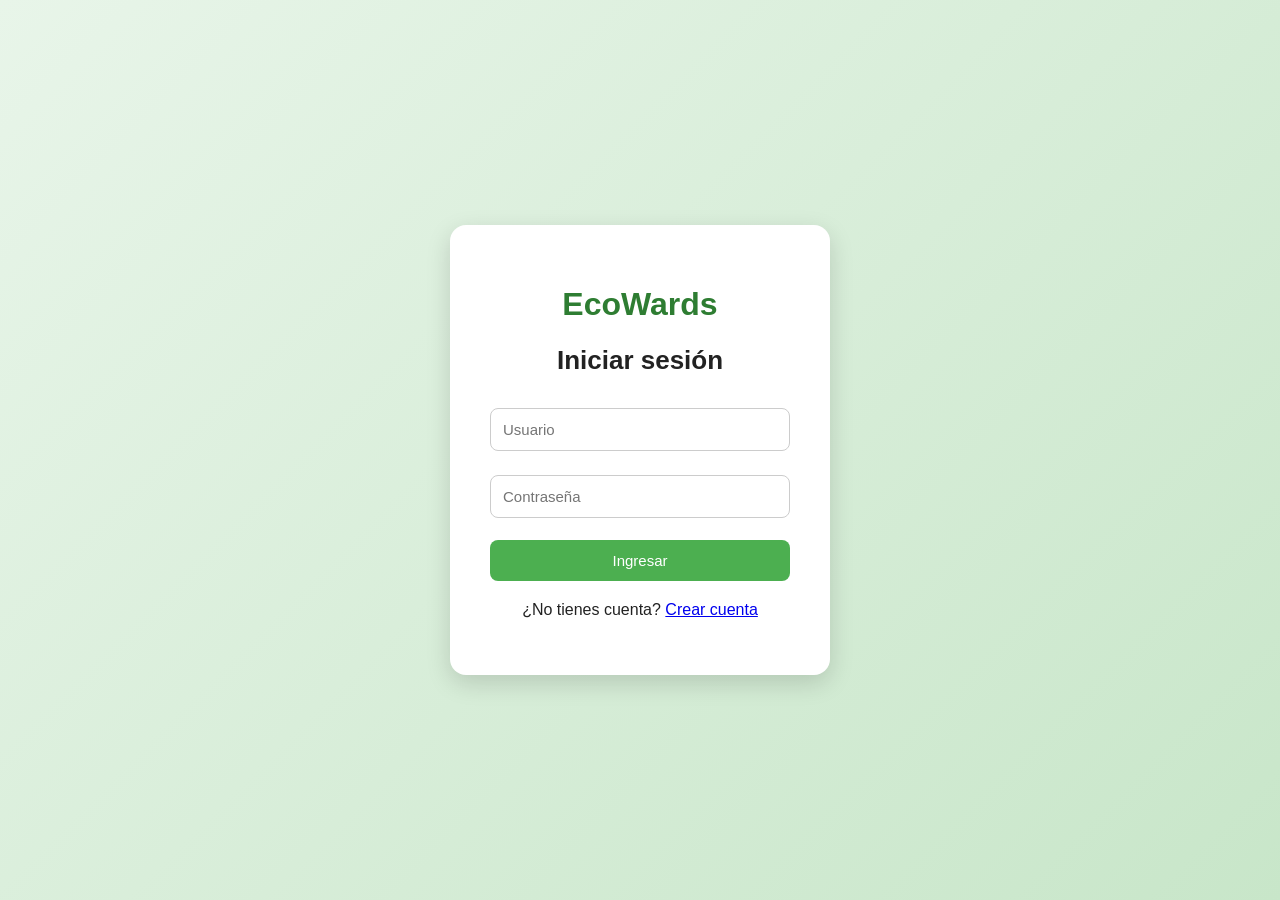
==== index.html @ 96151817 "adsa" ====
<!DOCTYPE html>
<html lang="es">

<head>

  <link rel="icon" type="image/png" href="img/logo.jpeg">

  <meta charset="UTF-8">

  <meta
    name="viewport"
    content="width=device-width, initial-scale=1.0"
  >

  <title>EcoWards</title>

  <link rel="stylesheet" href="style.css">

</head>

<body>

<header class="topbar">

  <div class="logo">
    EcoWards
  </div>

  <button
    class="logout"
    id="logoutBtn"
  >
    Cerrar sesión
  </button>

</header>

<!-- 📢 ADS -->
<div class="top-ad">

  <img
    id="adImage"
    src="img/ad1.png"
    alt="Publicidad"
  >

</div>

<main class="dashboard">

  <!-- IZQUIERDA -->
  <section class="left-panel">

    <div class="card user-card">

      <h2>
        Bienvenido,
        <span id="username">
          Usuario
        </span>
      </h2>

      <p>
        EcoCoins:
        <span id="coins">0</span>
      </p>

      <p>
        Objetos reciclados:
        <span id="items">0</span>
      </p>

    </div>

    <div class="card ranking-card">

      <h3>
        Ranking
      </h3>

      <ol id="ranking"></ol>

    </div>

    <div class="card recycle-card">

      <button id="recycleBtn">
        CLICK para reciclar
      </button>

    </div>

    <div class="card price-card">

      <h3>
        Valor por material
      </h3>

      <div
        id="materials"
        class="materials-list"
      ></div>

    </div>

  </section>

  <!-- CENTRO -->
  <section class="center-panel">

    <div class="card history-card">

      <h3>
        Historial de reciclaje
      </h3>

      <ul id="history"></ul>

    </div>

  </section>

  <!-- DERECHA -->
  <section class="right-panel">

    <div class="card rewards-card">

      <h3>
        Canjea
      </h3>

      <div
        id="rewards"
        class="rewards-grid"
      ></div>

    </div>

  </section>

</main>

<footer class="steps">

  <div>
    Paso 1: Recicla ♻️
  </div>

  <div>
    Paso 2: Gana puntos 🪙
  </div>

  <div>
    Paso 3: Canjea 🎁
  </div>

</footer>

<!-- MODAL -->
<div id="modal" class="modal hidden">

  <div class="modal-content">

    <div id="confirmView">

      <p id="modalText"></p>

      <div class="modal-buttons">

        <button id="confirmBtn">
          Sí
        </button>

        <button id="cancelBtn">
          No
        </button>

      </div>

    </div>

    <div id="couponView" class="hidden">

      <h3>
        🎉 Canje exitoso
      </h3>

      <p id="couponReward"></p>

      <div
        class="coupon-code"
        id="couponCode"
      ></div>

      <button id="closeCoupon">
        Cerrar
      </button>

    </div>

  </div>

</div>

<div id="toast" class="toast hidden"></div>

<script
  type="module"
  src="app.js"
></script>

</body>
</html>
---- style.css ----
* {
  box-sizing: border-box;
}

/* BODY */
body {
  margin: 0;
  font-family: "Segoe UI", sans-serif;
  background: #f5f5f5;
  color: #222;
  display: flex;
  flex-direction: column;
}

html, body {
  height: 100%;
}

/* CARDS */
.card {
  background: white;
  padding: 15px;
  border-radius: 10px;
  box-shadow: 0 4px 10px rgba(0,0,0,0.1);
}

.dashboard {

  flex: 1;
  display: grid;
  grid-template-columns: 1.2fr 1fr 0.8fr;
  gap: 20px;
  padding: 20px;

  height: calc(100vh - 70px);

  overflow: visible;
}

/* FOOTER */
.steps {
  margin-top: auto;
  display: flex;
  background: #2e7d32;
  color: white;
  text-align: center;
  font-weight: 500;
}

.steps div {
  flex: 1;
  padding: 12px;
  position: relative;
}

/* línea divisoria */
.steps div:not(:last-child)::after {
  content: "";
  position: absolute;
  right: 0;
  top: 25%;
  height: 50%;
  width: 1px;
  background: rgba(255,255,255,0.5);
}

/* HISTORIAL */
.history-card ul {
  padding-left: 20px;
}

/* INPUTS Y SELECT (MEJORADOS) */
.login-container input,
.login-container select {
  width: 100%;
  padding: 12px;
  margin: 12px 0;
  border: 1px solid #ccc;
  border-radius: 8px;
  font-size: 15px;
}

.left-panel,
.center-panel,
.right-panel {

  display: flex;
  flex-direction: column;
  gap: 20px;

  min-height: 0;

  overflow: visible;
}

/* LOGIN */
.login-body {
  display: flex;
  justify-content: center;
  align-items: center;
  background: linear-gradient(135deg, #e8f5e9, #c8e6c9);
  height: 100vh;
}

.login-container {
  background: white;
  padding: 40px;
  border-radius: 16px;
  width: 380px; /* MÁS GRANDE */
  text-align: center;
  box-shadow: 0 8px 25px rgba(0,0,0,0.15);
}

.login-container h1 {
  color: #2e7d32;
}

.login-container h2 {
  margin-bottom: 20px;
  font-size: 26px;
}

.login-container button {
  width: 100%;
  padding: 12px;
  margin-top: 10px;
  background: #4caf50;
  color: white;
  border: none;
  border-radius: 8px;
  cursor: pointer;
  font-size: 15px;
  transition: 0.2s;
}

.login-container button:hover {
  background: #388e3c;
}

/* LOGOUT */
.logout {
  background: white;
  border: none;
  padding: 6px 12px;
  cursor: pointer;
  border-radius: 5px;
}

/* LOGO */
.logo {
  font-weight: bold;
  font-size: 20px;
}

.logo img {
  height: 40px;
  object-fit: contain;
}

.logo span {
  margin-left: 10px;
  font-weight: bold;
}

/* RANKING */
.ranking-card {
  background: #2e7d32;
  color: white;
}

.ranking-card ol {
  padding-left: 20px;
}

/* RECYCLE CARD */
.recycle-card {
  display: flex;
  justify-content: center;
  align-items: center;
}

/* BOTÓN RECICLAR (MEJORADO) */
#recycleBtn {
  padding: 18px;
  width: 100%;
  font-size: 18px;
  border: none;
  background: linear-gradient(135deg, #4caf50, #2e7d32);
  color: white;
  cursor: pointer;
  border-radius: 12px;
  font-weight: bold;
  letter-spacing: 1px;
  transition: all 0.2s ease;
  box-shadow: 0 5px 15px rgba(0,0,0,0.2);
}

#recycleBtn:hover {
  transform: translateY(-2px) scale(1.02);
  box-shadow: 0 8px 20px rgba(0,0,0,0.3);
}

#recycleBtn:active {
  transform: scale(0.98);
}

/* REWARDS */
.rewards-grid {
  display: grid;
  grid-template-columns: repeat(2, 1fr);
  gap: 10px;
}

.reward {
  background: #e8f5e9;
  padding: 10px;
  border-radius: 8px;
  text-align: center;
}

.reward button {
  margin-top: 5px;
  width: 100%;
  border: none;
  padding: 5px;
  background: #4caf50;
  color: white;
  border-radius: 5px;
  cursor: pointer;
}

/* MODAL */
.modal {
  position: fixed;
  top: 0;
  left: 0;
  width: 100%;
  height: 100%;
  background: rgba(0,0,0,0.5);
  display: flex;
  justify-content: center;
  align-items: center;
  z-index: 1000;
}

.hidden {
  display: none;
}

.modal-content {
  background: white;
  padding: 25px;
  border-radius: 12px;
  width: 320px;
  text-align: center;
  box-shadow: 0 10px 25px rgba(0,0,0,0.2);
}

.modal-buttons {
  display: flex;
  gap: 10px;
  margin-top: 20px;
}

.modal-buttons button {
  flex: 1;
  padding: 10px;
  border: none;
  border-radius: 6px;
  cursor: pointer;
}

#confirmBtn {
  background: #4caf50;
  color: white;
}

#cancelBtn {
  background: #ccc;
}

/* TOAST (notificación bonita) */
.toast {
  position: fixed;
  bottom: 30px;
  right: 30px;
  background: #2e7d32;
  color: white;
  padding: 15px 20px;
  border-radius: 10px;
  font-weight: 500;
  box-shadow: 0 5px 15px rgba(0,0,0,0.2);
  opacity: 0;
  transform: translateY(20px);
  transition: all 0.3s ease;
  z-index: 2000;
}

.toast.show {
  opacity: 1;
  transform: translateY(0);
}

.hidden {
  display: none;
}

/* BOTÓN DESHABILITADO */
.btn-disabled {
  background: #e53935 !important;
  cursor: not-allowed;
  opacity: 0.8;
}

.btn-disabled:hover {
  transform: none;
  box-shadow: none;
}

/* TOAST CENTRADO */
.toast-center {
  position: fixed;
  bottom: 40px;
  left: 50%;
  transform: translateX(-50%) translateY(20px);
  background: #4caf50;
  color: white;
  padding: 16px 24px;
  border-radius: 12px;
  font-weight: bold;
  font-size: 16px;
  box-shadow: 0 5px 20px rgba(0,0,0,0.3);
  opacity: 0;
  transition: all 0.3s ease;
  z-index: 2000;
}

.toast-center.show {
  opacity: 1;
  transform: translateX(-50%) translateY(0);
}

/* CONFETI */
#confettiCanvas {
  position: fixed;
  top: 0;
  left: 0;
  width: 100%;
  height: 100%;
  pointer-events: none;
  z-index: 1500;
}

/* CUPÓN */
.coupon-code {
  margin: 15px 0;
  padding: 15px;
  font-size: 20px;
  letter-spacing: 2px;
  font-weight: bold;
  background: #e8f5e9;
  border: 2px dashed #4caf50;
  border-radius: 10px;
}

.dashboard {
  flex: 1;
  display: grid;
  grid-template-columns: 1.2fr 1fr 0.8fr;
  gap: 20px;
  padding: 20px;

  height: calc(100vh - 70px); /* 🔥 clave */
  overflow: hidden; /* evita scroll global */
}

.left-panel, .center-panel, .right-panel {
  display: flex;
  flex-direction: column;
  gap: 20px;

  min-height: 0; /* 🔥 IMPORTANTÍSIMO para scroll interno */
}

.history-card {
  flex: 1;
  overflow-y: auto;
}

.rewards-card {
  flex: 1;
  display: flex;
  flex-direction: column;
  overflow: hidden;
}

.rewards-grid {
  overflow-y: auto;
  flex: 1;
}

.history-card::-webkit-scrollbar,
.rewards-grid::-webkit-scrollbar {
  width: 6px;
}

.history-card::-webkit-scrollbar-thumb,
.rewards-grid::-webkit-scrollbar-thumb {
  background: #4caf50;
  border-radius: 10px;
}

/* TABLA DE PRECIOS */
.price-card {
  padding: 15px;
}

.price-table {
  width: 100%;
  border-collapse: collapse;
  margin-top: 10px;
}

.price-table tr {
  border-bottom: 1px solid #ddd;
}

.price-table td {
  padding: 8px;
}

.price-table td:last-child {
  text-align: right;
  font-weight: bold;
  color: #2e7d32;
}

.price-card {
  border-left: 6px solid #4caf50;
}

.price-card {
  display: flex;
  flex-direction: column;
  overflow: hidden;
}

.materials-list {
  overflow-y: auto;
  flex: 1;
  margin-top: 10px;
}

.material-item {
  display: flex;
  justify-content: space-between;
  padding: 8px;
  border-bottom: 1px solid #ddd;
}

.material-item span:last-child {
  font-weight: bold;
  color: #2e7d32;
}

/* scrollbar bonito */
.materials-list::-webkit-scrollbar {
  width: 6px;
}

.materials-list::-webkit-scrollbar-thumb {
  background: #4caf50;
  border-radius: 10px;
}

/* BOTÓN CERRAR */
#closeCoupon {
  background: #2e7d32;
  color: white;
  border: none;
  padding: 10px;
  border-radius: 6px;
  cursor: pointer;
}

/* ocultar vistas */
.hidden {
  display: none;
}

/* TOPBAR */
.topbar {
  display: flex;
  justify-content: space-between;
  padding: 15px 25px;
  background: #2e7d32;
  color: white;
}

/* USER */
.user-card {
  border-left: 6px solid #4caf50;
}

/* ERROR */
#errorMsg {
  color: red;
  font-size: 14px;
}

/* RESPONSIVE */
@media (max-width: 900px) {
  .dashboard {
    grid-template-columns: 1fr;
  }
}
/* 📱 MOBILE */
@media (max-width: 768px) {

  /* 🔥 CLAVE: quitar restricciones de altura */
  .dashboard {
    grid-template-columns: 1fr;
    height: auto !important;
    overflow: visible !important;
  }

  /* 🔥 IMPORTANTE */
  .left-panel,
  .center-panel,
  .right-panel {
    min-height: auto;
  }

  /* REWARDS */
  .rewards-grid {
    grid-template-columns: 1fr;
    overflow: visible !important;
  }

  /* HISTORIAL */
  .history-card {
    overflow: visible !important;
  }

  /* MATERIALES */
  .materials-list {
    overflow: visible !important;
  }

  /* HEADER */
  .topbar {
    flex-direction: column;
    align-items: center;
    gap: 10px;
  }

  .logout {
    width: 100%;
  }

  /* FOOTER */
  .steps {
    flex-direction: column;
  }

  .steps div::after {
    display: none;
  }
}
/* =========================
   📢 TOP ADS
========================= */

.top-ad {

  width: 100%;

  display: flex;

  justify-content: center;

  padding: 15px 20px 0 20px;
}

.top-ad img {

  width: 100%;

  max-width: 1200px;

  height: 140px;

  object-fit: cover;

  border-radius: 14px;

  box-shadow: 0 5px 18px rgba(0,0,0,0.15);

  display: block;
}
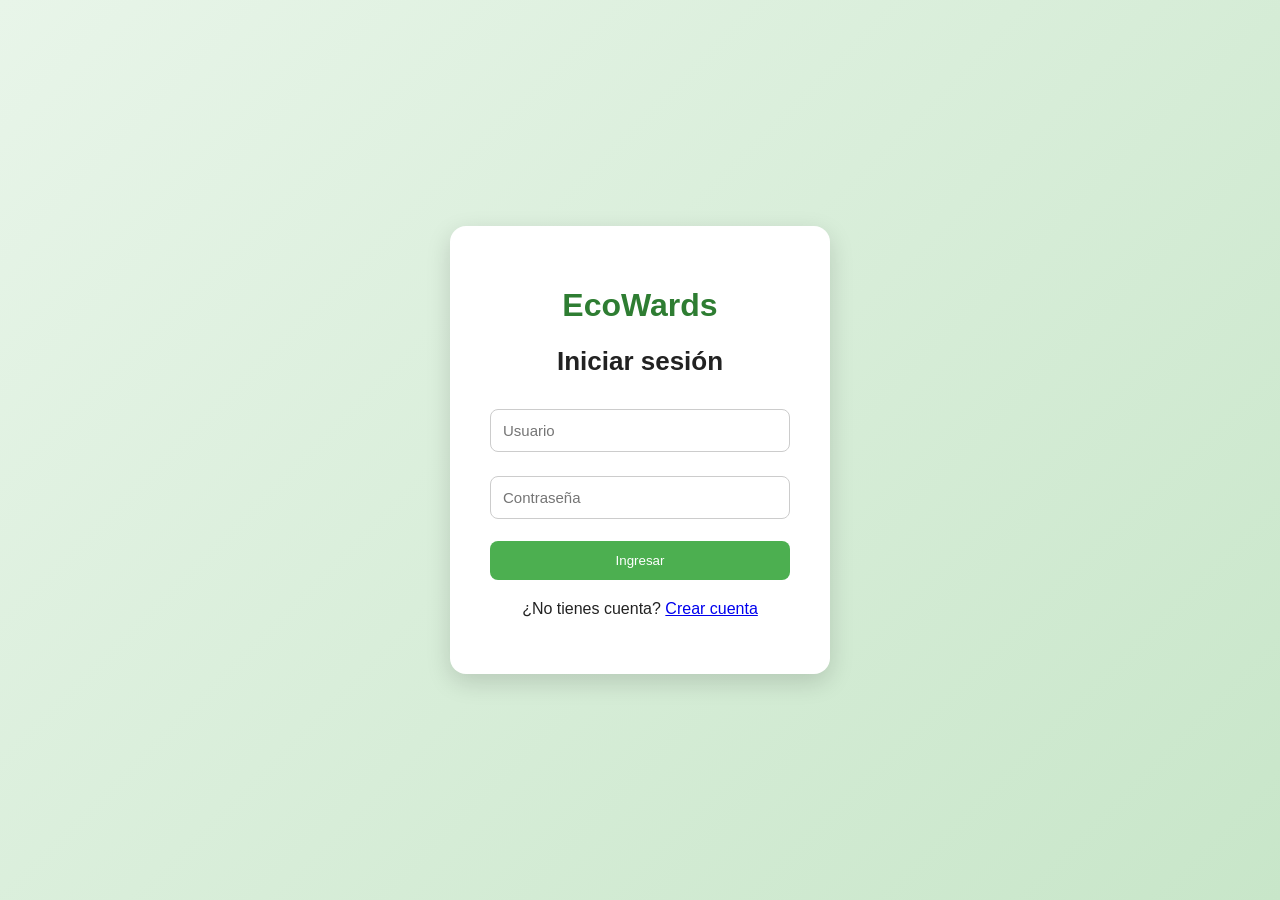
==== commit 1a9bd6f7: "ads" ====
--- a/index.html
+++ b/index.html
@@ -21,21 +21,6 @@
 <body>
 
 <header class="topbar">
-
-  <div class="logo">
-    EcoWards
-  </div>
-
-  <button
-    class="logout"
-    id="logoutBtn"
-  >
-    Cerrar sesión
-  </button>
-
-</header>
-
-<!-- 📢 ADS -->
 <div class="top-ad">
 
   <img
@@ -45,6 +30,18 @@
   >
 
 </div>
+  <div class="logo">
+    EcoWards
+  </div>
+
+  <button
+    class="logout"
+    id="logoutBtn"
+  >
+    Cerrar sesión
+  </button>
+
+</header>
 
 <main class="dashboard">
 
@@ -71,7 +68,23 @@
       </p>
 
     </div>
-
+<div class="card">
+
+  <img
+    id="adImage"
+    src="img/ad1.png"
+    alt="Publicidad"
+
+    style="
+      width:100%;
+      height:120px;
+      object-fit:cover;
+      border-radius:10px;
+      display:block;
+    "
+  >
+
+</div>
     <div class="card ranking-card">
 
       <h3>
--- a/style.css
+++ b/style.css
@@ -8,12 +8,7 @@
   font-family: "Segoe UI", sans-serif;
   background: #f5f5f5;
   color: #222;
-  display: flex;
-  flex-direction: column;
-}
-
-html, body {
-  height: 100%;
+  min-height: 100vh;
 }
 
 /* CARDS */
@@ -24,22 +19,302 @@
   box-shadow: 0 4px 10px rgba(0,0,0,0.1);
 }
 
+/* DASHBOARD */
 .dashboard {
-
-  flex: 1;
   display: grid;
   grid-template-columns: 1.2fr 1fr 0.8fr;
   gap: 20px;
   padding: 20px;
-
-  height: calc(100vh - 70px);
-
-  overflow: visible;
+  align-items: start;
+}
+
+.left-panel,
+.center-panel,
+.right-panel {
+  display: flex;
+  flex-direction: column;
+  gap: 20px;
+}
+
+/* TOPBAR */
+.topbar {
+  display: flex;
+  justify-content: space-between;
+  padding: 15px 25px;
+  background: #2e7d32;
+  color: white;
+}
+
+/* LOGOUT */
+.logout {
+  background: white;
+  border: none;
+  padding: 6px 12px;
+  cursor: pointer;
+  border-radius: 5px;
+}
+
+/* LOGO */
+.logo {
+  font-weight: bold;
+  font-size: 20px;
+}
+
+/* USER */
+.user-card {
+  border-left: 6px solid #4caf50;
+}
+
+/* RANKING */
+.ranking-card {
+  background: #2e7d32;
+  color: white;
+}
+
+.ranking-card ol {
+  padding-left: 20px;
+}
+
+/* HISTORIAL */
+.history-card ul {
+  padding-left: 20px;
+}
+
+/* RECYCLE CARD */
+.recycle-card {
+  display: flex;
+  justify-content: center;
+  align-items: center;
+}
+
+/* BOTÓN RECICLAR */
+#recycleBtn {
+  padding: 18px;
+  width: 100%;
+  font-size: 18px;
+  border: none;
+  background: linear-gradient(135deg, #4caf50, #2e7d32);
+  color: white;
+  cursor: pointer;
+  border-radius: 12px;
+  font-weight: bold;
+  letter-spacing: 1px;
+  transition: all 0.2s ease;
+  box-shadow: 0 5px 15px rgba(0,0,0,0.2);
+}
+
+#recycleBtn:hover {
+  transform: translateY(-2px) scale(1.02);
+  box-shadow: 0 8px 20px rgba(0,0,0,0.3);
+}
+
+/* REWARDS */
+.rewards-grid {
+  display: grid;
+  grid-template-columns: repeat(2, 1fr);
+  gap: 10px;
+}
+
+.reward {
+  background: #e8f5e9;
+  padding: 10px;
+  border-radius: 8px;
+  text-align: center;
+}
+
+.reward button {
+  margin-top: 5px;
+  width: 100%;
+  border: none;
+  padding: 5px;
+  background: #4caf50;
+  color: white;
+  border-radius: 5px;
+  cursor: pointer;
+}
+
+/* PRICE CARD */
+.price-card {
+  border-left: 6px solid #4caf50;
+}
+
+.material-item {
+  display: flex;
+  justify-content: space-between;
+  padding: 8px;
+  border-bottom: 1px solid #ddd;
+}
+
+.material-item span:last-child {
+  font-weight: bold;
+  color: #2e7d32;
+}
+
+/* LOGIN */
+.login-body {
+  display: flex;
+  justify-content: center;
+  align-items: center;
+  background: linear-gradient(135deg, #e8f5e9, #c8e6c9);
+  height: 100vh;
+}
+
+.login-container {
+  background: white;
+  padding: 40px;
+  border-radius: 16px;
+  width: 380px;
+  text-align: center;
+  box-shadow: 0 8px 25px rgba(0,0,0,0.15);
+}
+
+.login-container h1 {
+  color: #2e7d32;
+}
+
+.login-container h2 {
+  margin-bottom: 20px;
+  font-size: 26px;
+}
+
+.login-container input,
+.login-container select {
+  width: 100%;
+  padding: 12px;
+  margin: 12px 0;
+  border: 1px solid #ccc;
+  border-radius: 8px;
+  font-size: 15px;
+}
+
+.login-container button {
+  width: 100%;
+  padding: 12px;
+  margin-top: 10px;
+  background: #4caf50;
+  color: white;
+  border: none;
+  border-radius: 8px;
+  cursor: pointer;
+}
+
+.login-container button:hover {
+  background: #388e3c;
+}
+
+/* ERROR */
+#errorMsg {
+  color: red;
+  font-size: 14px;
+}
+
+/* MODAL */
+.modal {
+  position: fixed;
+  top: 0;
+  left: 0;
+  width: 100%;
+  height: 100%;
+  background: rgba(0,0,0,0.5);
+  display: flex;
+  justify-content: center;
+  align-items: center;
+  z-index: 1000;
+}
+
+.hidden {
+  display: none;
+}
+
+.modal-content {
+  background: white;
+  padding: 25px;
+  border-radius: 12px;
+  width: 320px;
+  text-align: center;
+}
+
+.modal-buttons {
+  display: flex;
+  gap: 10px;
+  margin-top: 20px;
+}
+
+.modal-buttons button {
+  flex: 1;
+  padding: 10px;
+  border: none;
+  border-radius: 6px;
+  cursor: pointer;
+}
+
+#confirmBtn {
+  background: #4caf50;
+  color: white;
+}
+
+#cancelBtn {
+  background: #ccc;
+}
+
+/* TOAST */
+.toast {
+  position: fixed;
+  bottom: 30px;
+  right: 30px;
+  background: #2e7d32;
+  color: white;
+  padding: 15px 20px;
+  border-radius: 10px;
+  font-weight: 500;
+  opacity: 0;
+  transform: translateY(20px);
+  transition: all 0.3s ease;
+  z-index: 2000;
+}
+
+.toast.show {
+  opacity: 1;
+  transform: translateY(0);
+}
+
+/* TOAST CENTER */
+.toast-center {
+  position: fixed;
+  bottom: 40px;
+  left: 50%;
+  transform: translateX(-50%);
+  background: #4caf50;
+  color: white;
+  padding: 16px 24px;
+  border-radius: 12px;
+  font-weight: bold;
+  z-index: 2000;
+}
+
+/* CUPÓN */
+.coupon-code {
+  margin: 15px 0;
+  padding: 15px;
+  font-size: 20px;
+  letter-spacing: 2px;
+  font-weight: bold;
+  background: #e8f5e9;
+  border: 2px dashed #4caf50;
+  border-radius: 10px;
+}
+
+#closeCoupon {
+  background: #2e7d32;
+  color: white;
+  border: none;
+  padding: 10px;
+  border-radius: 6px;
+  cursor: pointer;
 }
 
 /* FOOTER */
 .steps {
-  margin-top: auto;
   display: flex;
   background: #2e7d32;
   color: white;
@@ -53,7 +328,6 @@
   position: relative;
 }
 
-/* línea divisoria */
 .steps div:not(:last-child)::after {
   content: "";
   position: absolute;
@@ -64,490 +338,38 @@
   background: rgba(255,255,255,0.5);
 }
 
-/* HISTORIAL */
-.history-card ul {
-  padding-left: 20px;
-}
-
-/* INPUTS Y SELECT (MEJORADOS) */
-.login-container input,
-.login-container select {
-  width: 100%;
-  padding: 12px;
-  margin: 12px 0;
-  border: 1px solid #ccc;
-  border-radius: 8px;
-  font-size: 15px;
-}
-
-.left-panel,
-.center-panel,
-.right-panel {
-
-  display: flex;
-  flex-direction: column;
-  gap: 20px;
-
-  min-height: 0;
-
-  overflow: visible;
-}
-
-/* LOGIN */
-.login-body {
+/* ADS */
+.top-ad {
+  width: 100%;
   display: flex;
   justify-content: center;
-  align-items: center;
-  background: linear-gradient(135deg, #e8f5e9, #c8e6c9);
-  height: 100vh;
-}
-
-.login-container {
-  background: white;
-  padding: 40px;
-  border-radius: 16px;
-  width: 380px; /* MÁS GRANDE */
-  text-align: center;
-  box-shadow: 0 8px 25px rgba(0,0,0,0.15);
-}
-
-.login-container h1 {
-  color: #2e7d32;
-}
-
-.login-container h2 {
-  margin-bottom: 20px;
-  font-size: 26px;
-}
-
-.login-container button {
-  width: 100%;
-  padding: 12px;
-  margin-top: 10px;
-  background: #4caf50;
-  color: white;
-  border: none;
-  border-radius: 8px;
-  cursor: pointer;
-  font-size: 15px;
-  transition: 0.2s;
-}
-
-.login-container button:hover {
-  background: #388e3c;
-}
-
-/* LOGOUT */
-.logout {
-  background: white;
-  border: none;
-  padding: 6px 12px;
-  cursor: pointer;
-  border-radius: 5px;
-}
-
-/* LOGO */
-.logo {
-  font-weight: bold;
-  font-size: 20px;
-}
-
-.logo img {
-  height: 40px;
-  object-fit: contain;
-}
-
-.logo span {
-  margin-left: 10px;
-  font-weight: bold;
-}
-
-/* RANKING */
-.ranking-card {
-  background: #2e7d32;
-  color: white;
-}
-
-.ranking-card ol {
-  padding-left: 20px;
-}
-
-/* RECYCLE CARD */
-.recycle-card {
-  display: flex;
-  justify-content: center;
-  align-items: center;
-}
-
-/* BOTÓN RECICLAR (MEJORADO) */
-#recycleBtn {
-  padding: 18px;
-  width: 100%;
-  font-size: 18px;
-  border: none;
-  background: linear-gradient(135deg, #4caf50, #2e7d32);
-  color: white;
-  cursor: pointer;
-  border-radius: 12px;
-  font-weight: bold;
-  letter-spacing: 1px;
-  transition: all 0.2s ease;
-  box-shadow: 0 5px 15px rgba(0,0,0,0.2);
-}
-
-#recycleBtn:hover {
-  transform: translateY(-2px) scale(1.02);
-  box-shadow: 0 8px 20px rgba(0,0,0,0.3);
-}
-
-#recycleBtn:active {
-  transform: scale(0.98);
-}
-
-/* REWARDS */
-.rewards-grid {
-  display: grid;
-  grid-template-columns: repeat(2, 1fr);
-  gap: 10px;
-}
-
-.reward {
-  background: #e8f5e9;
-  padding: 10px;
-  border-radius: 8px;
-  text-align: center;
-}
-
-.reward button {
-  margin-top: 5px;
-  width: 100%;
-  border: none;
-  padding: 5px;
-  background: #4caf50;
-  color: white;
-  border-radius: 5px;
-  cursor: pointer;
-}
-
-/* MODAL */
-.modal {
-  position: fixed;
-  top: 0;
-  left: 0;
-  width: 100%;
-  height: 100%;
-  background: rgba(0,0,0,0.5);
-  display: flex;
-  justify-content: center;
-  align-items: center;
-  z-index: 1000;
-}
-
-.hidden {
-  display: none;
-}
-
-.modal-content {
-  background: white;
-  padding: 25px;
-  border-radius: 12px;
-  width: 320px;
-  text-align: center;
-  box-shadow: 0 10px 25px rgba(0,0,0,0.2);
-}
-
-.modal-buttons {
-  display: flex;
-  gap: 10px;
-  margin-top: 20px;
-}
-
-.modal-buttons button {
-  flex: 1;
-  padding: 10px;
-  border: none;
-  border-radius: 6px;
-  cursor: pointer;
-}
-
-#confirmBtn {
-  background: #4caf50;
-  color: white;
-}
-
-#cancelBtn {
-  background: #ccc;
-}
-
-/* TOAST (notificación bonita) */
-.toast {
-  position: fixed;
-  bottom: 30px;
-  right: 30px;
-  background: #2e7d32;
-  color: white;
   padding: 15px 20px;
-  border-radius: 10px;
-  font-weight: 500;
-  box-shadow: 0 5px 15px rgba(0,0,0,0.2);
-  opacity: 0;
-  transform: translateY(20px);
-  transition: all 0.3s ease;
-  z-index: 2000;
-}
-
-.toast.show {
-  opacity: 1;
-  transform: translateY(0);
-}
-
-.hidden {
-  display: none;
-}
-
-/* BOTÓN DESHABILITADO */
-.btn-disabled {
-  background: #e53935 !important;
-  cursor: not-allowed;
-  opacity: 0.8;
-}
-
-.btn-disabled:hover {
-  transform: none;
-  box-shadow: none;
-}
-
-/* TOAST CENTRADO */
-.toast-center {
-  position: fixed;
-  bottom: 40px;
-  left: 50%;
-  transform: translateX(-50%) translateY(20px);
-  background: #4caf50;
-  color: white;
-  padding: 16px 24px;
-  border-radius: 12px;
-  font-weight: bold;
-  font-size: 16px;
-  box-shadow: 0 5px 20px rgba(0,0,0,0.3);
-  opacity: 0;
-  transition: all 0.3s ease;
-  z-index: 2000;
-}
-
-.toast-center.show {
-  opacity: 1;
-  transform: translateX(-50%) translateY(0);
-}
-
-/* CONFETI */
-#confettiCanvas {
-  position: fixed;
-  top: 0;
-  left: 0;
-  width: 100%;
-  height: 100%;
-  pointer-events: none;
-  z-index: 1500;
-}
-
-/* CUPÓN */
-.coupon-code {
-  margin: 15px 0;
-  padding: 15px;
-  font-size: 20px;
-  letter-spacing: 2px;
-  font-weight: bold;
-  background: #e8f5e9;
-  border: 2px dashed #4caf50;
-  border-radius: 10px;
-}
-
-.dashboard {
-  flex: 1;
-  display: grid;
-  grid-template-columns: 1.2fr 1fr 0.8fr;
-  gap: 20px;
-  padding: 20px;
-
-  height: calc(100vh - 70px); /* 🔥 clave */
-  overflow: hidden; /* evita scroll global */
-}
-
-.left-panel, .center-panel, .right-panel {
-  display: flex;
-  flex-direction: column;
-  gap: 20px;
-
-  min-height: 0; /* 🔥 IMPORTANTÍSIMO para scroll interno */
-}
-
-.history-card {
-  flex: 1;
-  overflow-y: auto;
-}
-
-.rewards-card {
-  flex: 1;
-  display: flex;
-  flex-direction: column;
-  overflow: hidden;
-}
-
-.rewards-grid {
-  overflow-y: auto;
-  flex: 1;
-}
-
-.history-card::-webkit-scrollbar,
-.rewards-grid::-webkit-scrollbar {
-  width: 6px;
-}
-
-.history-card::-webkit-scrollbar-thumb,
-.rewards-grid::-webkit-scrollbar-thumb {
-  background: #4caf50;
-  border-radius: 10px;
-}
-
-/* TABLA DE PRECIOS */
-.price-card {
-  padding: 15px;
-}
-
-.price-table {
-  width: 100%;
-  border-collapse: collapse;
-  margin-top: 10px;
-}
-
-.price-table tr {
-  border-bottom: 1px solid #ddd;
-}
-
-.price-table td {
-  padding: 8px;
-}
-
-.price-table td:last-child {
-  text-align: right;
-  font-weight: bold;
-  color: #2e7d32;
-}
-
-.price-card {
-  border-left: 6px solid #4caf50;
-}
-
-.price-card {
-  display: flex;
-  flex-direction: column;
-  overflow: hidden;
-}
-
-.materials-list {
-  overflow-y: auto;
-  flex: 1;
-  margin-top: 10px;
-}
-
-.material-item {
-  display: flex;
-  justify-content: space-between;
-  padding: 8px;
-  border-bottom: 1px solid #ddd;
-}
-
-.material-item span:last-child {
-  font-weight: bold;
-  color: #2e7d32;
-}
-
-/* scrollbar bonito */
-.materials-list::-webkit-scrollbar {
-  width: 6px;
-}
-
-.materials-list::-webkit-scrollbar-thumb {
-  background: #4caf50;
-  border-radius: 10px;
-}
-
-/* BOTÓN CERRAR */
-#closeCoupon {
-  background: #2e7d32;
-  color: white;
-  border: none;
-  padding: 10px;
-  border-radius: 6px;
-  cursor: pointer;
-}
-
-/* ocultar vistas */
-.hidden {
-  display: none;
-}
-
-/* TOPBAR */
-.topbar {
-  display: flex;
-  justify-content: space-between;
-  padding: 15px 25px;
-  background: #2e7d32;
-  color: white;
-}
-
-/* USER */
-.user-card {
-  border-left: 6px solid #4caf50;
-}
-
-/* ERROR */
-#errorMsg {
-  color: red;
-  font-size: 14px;
+}
+
+.top-ad img {
+  width: 100%;
+  max-width: 1200px;
+  height: 140px;
+  object-fit: cover;
+  border-radius: 14px;
+  display: block;
+  box-shadow: 0 5px 18px rgba(0,0,0,0.15);
 }
 
 /* RESPONSIVE */
 @media (max-width: 900px) {
+
   .dashboard {
     grid-template-columns: 1fr;
   }
 }
-/* 📱 MOBILE */
+
 @media (max-width: 768px) {
 
-  /* 🔥 CLAVE: quitar restricciones de altura */
   .dashboard {
     grid-template-columns: 1fr;
-    height: auto !important;
-    overflow: visible !important;
-  }
-
-  /* 🔥 IMPORTANTE */
-  .left-panel,
-  .center-panel,
-  .right-panel {
-    min-height: auto;
-  }
-
-  /* REWARDS */
-  .rewards-grid {
-    grid-template-columns: 1fr;
-    overflow: visible !important;
-  }
-
-  /* HISTORIAL */
-  .history-card {
-    overflow: visible !important;
-  }
-
-  /* MATERIALES */
-  .materials-list {
-    overflow: visible !important;
-  }
-
-  /* HEADER */
+  }
+
   .topbar {
     flex-direction: column;
     align-items: center;
@@ -558,7 +380,6 @@
     width: 100%;
   }
 
-  /* FOOTER */
   .steps {
     flex-direction: column;
   }
@@ -566,35 +387,8 @@
   .steps div::after {
     display: none;
   }
-}
-/* =========================
-   📢 TOP ADS
-========================= */
-
-.top-ad {
-
-  width: 100%;
-
-  display: flex;
-
-  justify-content: center;
-
-  padding: 15px 20px 0 20px;
-}
-
-.top-ad img {
-
-  width: 100%;
-
-  max-width: 1200px;
-
-  height: 140px;
-
-  object-fit: cover;
-
-  border-radius: 14px;
-
-  box-shadow: 0 5px 18px rgba(0,0,0,0.15);
-
-  display: block;
+
+  .rewards-grid {
+    grid-template-columns: 1fr;
+  }
 }
